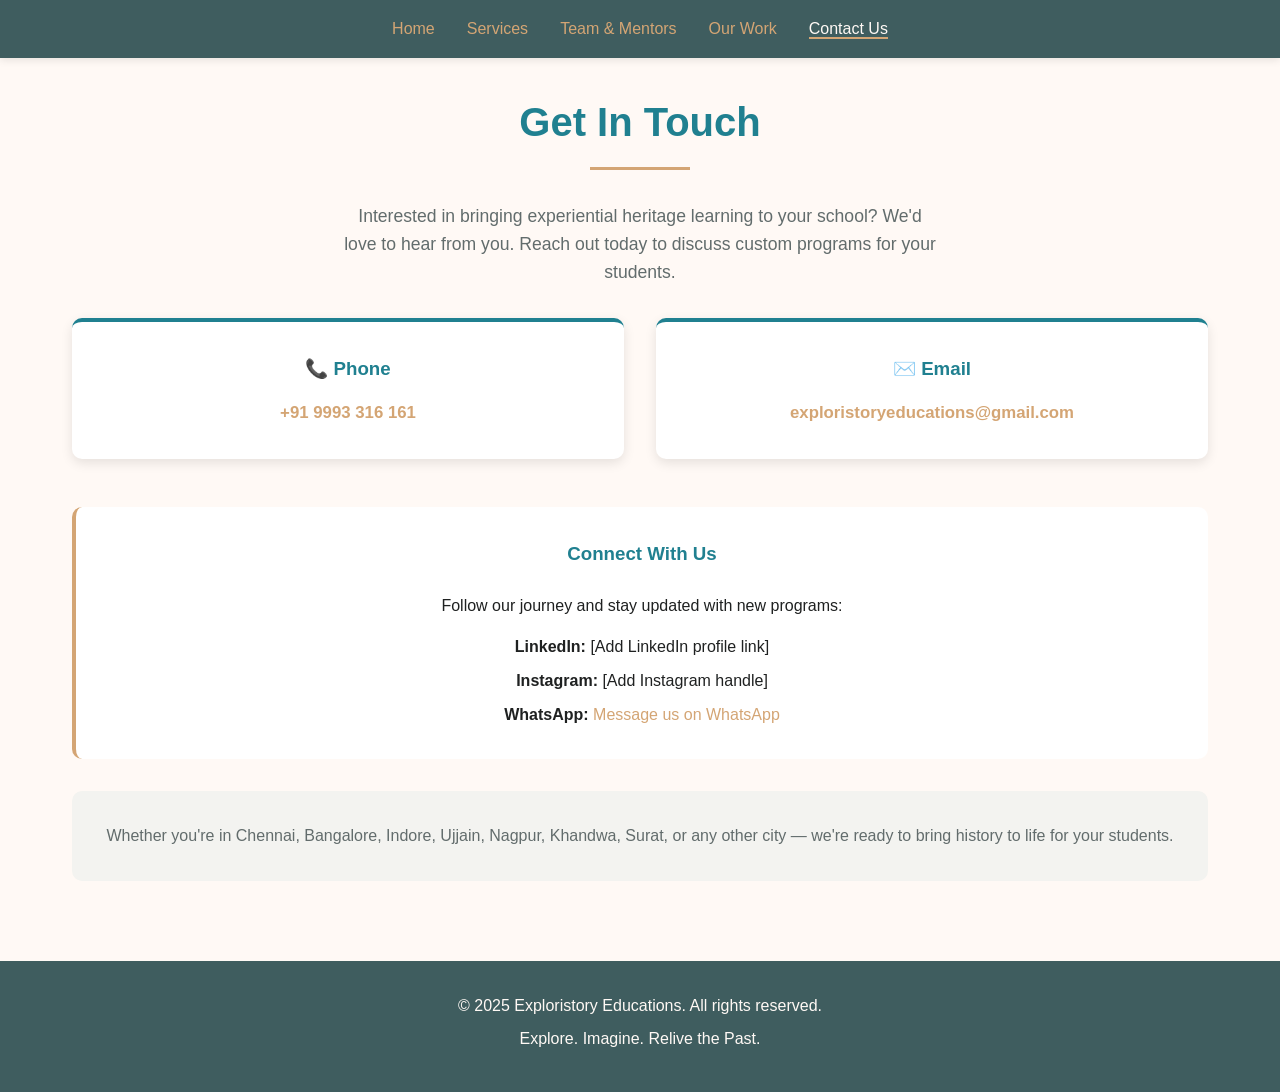
==== contact.html @ 041d7aed "Initial project commit" ====
<!doctype html>
<html lang="en">
  <head>
    <meta charset="UTF-8" />
    <meta name="viewport" content="width=device-width, initial-scale=1.0" />
    <title>Contact Us – Exploristory</title>

    <link rel="stylesheet" href="/assets/css/style.css" />
    <link
      rel="apple-touch-icon"
      sizes="180x180"
      href="/assets/favicon/apple-touch-icon.png"
    />
    <link
      rel="icon"
      type="image/png"
      sizes="32x32"
      href="/assets/favicon/favicon-32x32.png"
    />
    <link
      rel="icon"
      type="image/png"
      sizes="16x16"
      href="/assets/favicon/favicon-16x16.png"
    />
    <link rel="manifest" href="/assets/favicon/site.webmanifest" />
    <link rel="shortcut icon" href="/assets/favicon/favicon.ico" />
    <meta name="theme-color" content="#3f5d5f" />
  </head>
  <body>
    <!-- Navbar -->
    <div id="navbar"></div>

    <!-- Contact Content -->
    <main>
      <div class="container">
        <h1 class="section-title">Get In Touch</h1>

        <p class="contact-intro">
          Interested in bringing experiential heritage learning to your school?
          We'd love to hear from you. Reach out today to discuss custom programs
          for your students.
        </p>

        <div class="contact-grid">
          <div class="box contact-box">
            <h3>📞 Phone</h3>
            <p class="contact-info">
              <a href="tel:+919993316161">+91 9993 316 161</a>
            </p>
          </div>

          <div class="box contact-box">
            <h3>✉️ Email</h3>
            <p class="contact-info">
              <a href="mailto:exploristoryeducations@gmail.com">
                exploristoryeducations@gmail.com
              </a>
            </p>
          </div>
        </div>

        <div class="box connect-box">
          <h3 class="subsection-title text-center">Connect With Us</h3>

          <p class="text-center mb-1">
            Follow our journey and stay updated with new programs:
          </p>

          <div style="text-align: center">
            <p class="mb-half">
              <strong>LinkedIn:</strong> [Add LinkedIn profile link]
            </p>
            <p class="mb-half">
              <strong>Instagram:</strong> [Add Instagram handle]
            </p>
            <p>
              <strong>WhatsApp:</strong>
              <a href="https://wa.me/919993316161" class="whatsapp-link">
                Message us on WhatsApp
              </a>
            </p>
          </div>
        </div>

        <div class="info-box">
          <p class="text-muted">
            Whether you're in Chennai, Bangalore, Indore, Ujjain, Nagpur,
            Khandwa, Surat, or any other city — we're ready to bring history to
            life for your students.
          </p>
        </div>
      </div>
    </main>

    <!-- Footer -->
    <div id="footer"></div>

    <!-- Load layout -->
    <script src="/assets/js/layout.js"></script>
  </body>
</html>
---- assets/css/style.css ----
:root {
  --primary-teal: #208090;
  --accent-gold: #d4a574;
  --cream: #fff9f5;
  --dark-bg: #3f5d5f;
  --text-dark: #1f2121;
  --text-light: #626c6c;
}

* {
  margin: 0;
  padding: 0;
  box-sizing: border-box;
}
body {
  font-family: "Segoe UI", Tahoma, Geneva, Verdana, sans-serif;
  color: var(--text-dark);
  line-height: 1.6;
  background-color: var(--cream);
}

/* Navigation */
#navbar {
  position: sticky;
  top: 0;
  z-index: 1000;
}

.navbar {
  background-color: var(--dark-bg);
  padding: 1rem 2rem;
  width: 100%;
  box-shadow: 0 2px 8px rgba(0, 0, 0, 0.1);
}

nav ul {
  list-style: none;
  display: flex;
  justify-content: center;
  flex-wrap: wrap;
  gap: 2rem;
  max-width: 1200px;
  margin: 0 auto;
}

nav a {
  color: var(--accent-gold);
  text-decoration: none;
  font-weight: 500;
  transition: color 0.3s ease;
  cursor: pointer;
}
nav a.active {
  color: var(--cream);
  border-bottom: 2px solid var(--accent-gold);
}

nav a:hover {
  color: var(--cream);
}

/* Hero Section */
.hero {
  background: linear-gradient(
    135deg,
    var(--dark-bg) 0%,
    var(--primary-teal) 100%
  );
  color: var(--cream);
  padding: 4rem 2rem;
  text-align: center;
  min-height: 500px;
  display: flex;
  flex-direction: column;
  justify-content: center;
  align-items: center;
}

.logo-hero {
  width: 120px;
  height: 120px;
  margin-bottom: 2rem;
  background-image: url("/assets/img/logo.png");
  background-size: contain;
  background-repeat: no-repeat;
  background-position: center;
  background-attachment: scroll;
}

.hero h1 {
  font-size: 3rem;
  margin-bottom: 1rem;
  letter-spacing: 2px;
}

.hero p {
  font-size: 1.3rem;
  margin-bottom: 2rem;
  font-style: italic;
}

.tagline {
  color: var(--accent-gold);
  font-size: 1.1rem;
  font-weight: 600;
  letter-spacing: 1px;
}

/* Base Box Component */
.box {
  background: white;
  padding: 2rem;
  border-radius: 10px;
}

/* Container */
.container {
  max-width: 1200px;
  margin: 0 auto;
  padding: 2rem;
}

.section-title {
  font-size: 2.5rem;
  color: var(--primary-teal);
  margin-bottom: 2rem;
  text-align: center;
  position: relative;
  padding-bottom: 1rem;
}

.section-title::after {
  content: "";
  width: 100px;
  height: 3px;
  background-color: var(--accent-gold);
  position: absolute;
  bottom: 0;
  left: 50%;
  transform: translateX(-50%);
}

.section-heading {
  color: var(--primary-teal);
}

.no-margin-top {
  margin-top: 0;
}

.feature-box {
  margin: 3rem 0;
  border-left: 4px solid var(--accent-gold);
}

/* Cards */
.cards-grid {
  display: grid;
  grid-template-columns: repeat(auto-fit, minmax(280px, 1fr));
  gap: 2rem;
  margin: 2rem 0;
}

.card {
  background: white;
  border-radius: 10px;
  padding: 2rem;
  box-shadow: 0 4px 12px rgba(0, 0, 0, 0.1);
  transition:
    transform 0.3s ease,
    box-shadow 0.3s ease;
  border-top: 4px solid var(--primary-teal);
}

.card:hover {
  transform: translateY(-5px);
  box-shadow: 0 8px 20px rgba(0, 0, 0, 0.15);
}

.card h3 {
  color: var(--primary-teal);
  margin-bottom: 1rem;
  font-size: 1.3rem;
}

.card p {
  color: var(--text-light);
  line-height: 1.8;
}

/* Modal Background */
.modal {
  display: none; /* hidden by default */
  position: fixed;
  inset: 0;
  z-index: 3000;
  background-color: rgba(0, 0, 0, 0.7);

  justify-content: center;
  align-items: center;
}

/* Modal Box */
.modal-content {
  background: var(--cream);
  width: 90%;
  max-width: 800px; /* Bigger width */
  max-height: 85vh; /* Prevent overflow */
  overflow-y: auto; /* Scroll if long content */
  padding: 2.5rem;
  border-radius: 14px;
  position: relative;
  box-shadow: 0 10px 30px rgba(0, 0, 0, 0.25);
}

/* Close Button */
.close-btn {
  position: absolute;
  right: 20px;
  top: 15px;
  font-size: 28px;
  cursor: pointer;
  color: var(--primary-teal);
}

.close-btn:hover {
  color: var(--accent-gold);
}

/* City List */
.modal ul {
  list-style: none;
  padding: 0;
  margin-top: 1.5rem;
}

.modal ul li {
  padding: 12px 16px;
  margin: 10px 0;
  background: rgba(32, 128, 144, 0.1);
  border-left: 4px solid var(--primary-teal);
  border-radius: 6px;
  cursor: pointer;
  transition: all 0.3s ease;
}

/*
.modal ul {
  list-style: none;
  padding: 0;
  margin-top: 1.5rem;

  display: grid;
  grid-template-columns: repeat(auto-fit, minmax(150px, 1fr));
  gap: 12px;
}

.modal ul li {
  padding: 12px 16px;
  background: rgba(32, 128, 144, 0.1);
  border-left: 4px solid var(--primary-teal);
  border-radius: 6px;
  cursor: pointer;
  text-align: center;
  transition: all 0.3s ease;
}
*/

.modal ul li:hover {
  background: var(--primary-teal);
  color: var(--cream);
  border-left: 4px solid var(--accent-gold);
}
.service-title {
  cursor: pointer;
  transition: color 0.3s ease;
}

.service-title:hover {
  color: var(--accent-gold);
}

/* Back Button */
.modal button {
  margin-top: 2rem;
  padding: 10px 20px;
  background: var(--primary-teal);
  color: var(--cream);
  border: none;
  border-radius: 6px;
  cursor: pointer;
  font-weight: 600;
  transition: all 0.3s ease;
}

.modal button:hover {
  background: var(--accent-gold);
  color: var(--dark-bg);
}

/* About Section */
.about-content {
  display: grid;
  grid-template-columns: 1fr 1fr;
  gap: 3rem;
  align-items: center;
  margin: 3rem 0;
}

.about-text h2 {
  color: var(--primary-teal);
  font-size: 2rem;
  margin-bottom: 1.5rem;
}

.about-text p {
  color: var(--text-light);
  margin-bottom: 1rem;
  line-height: 1.8;
  font-size: 1.05rem;
}

.expansion-box {
  background: rgba(212, 165, 116, 0.1);
  padding: 2rem;
  border-radius: 10px;
  margin-top: 2rem;
  text-align: center;
}

.highlight {
  background-color: rgba(212, 165, 116, 0.1);
  padding: 2rem;
  border-left: 4px solid var(--accent-gold);
  margin: 2rem 0;
  border-radius: 5px;
}

/* City Tabs */
.city-tabs {
  display: flex;
  flex-wrap: wrap;
  gap: 1rem;
  margin: 2rem 0;
  justify-content: center;
}

.city-btn {
  padding: 0.8rem 1.5rem;
  border: 2px solid var(--primary-teal);
  background: white;
  color: var(--primary-teal);
  border-radius: 25px;
  cursor: pointer;
  font-weight: 600;
  transition: all 0.3s ease;
}

.city-btn:hover,
.city-btn.active {
  background-color: var(--primary-teal);
  color: white;
}

.city-content {
  display: none;
  margin-top: 1.5rem;
  box-shadow: 0 4px 12px rgba(0, 0, 0, 0.1);
}

.city-content.active {
  display: block;
}

.city-content h3 {
  color: var(--primary-teal);
  margin-bottom: 1rem;
}

/* Team Section */
.team-grid {
  display: grid;
  grid-template-columns: repeat(auto-fit, minmax(300px, 1fr));
  gap: 2rem;
  margin: 2rem 0;
}

.team-member {
  text-align: center;
  box-shadow: 0 4px 12px rgba(0, 0, 0, 0.1);
  border-top: 4px solid var(--accent-gold);
}

.team-member h3 {
  color: var(--primary-teal);
  margin-bottom: 0.5rem;
  font-size: 1.3rem;
}

/* Subsection Titles (Founders, Mentors) */
.subsection-title {
  color: var(--primary-teal);
  margin-bottom: 1.5rem;
  text-align: center;
}

/* Vision Box */
.vision-box {
  margin-top: 3rem;
  text-align: center;
  border-left: 4px solid var(--accent-gold);
}
.role {
  color: var(--accent-gold);
  font-weight: 600;
  margin-bottom: 1rem;
}

.bio {
  color: var(--text-light);
  line-height: 1.8;
  font-size: 0.95rem;
}

/* Portfolio Section */
.portfolio-item {
  overflow: hidden;
  box-shadow: 0 4px 12px rgba(0, 0, 0, 0.1);
  margin-bottom: 2rem;
  transition: transform 0.3s ease;
}

.portfolio-item:hover {
  transform: translateY(-5px);
}

.portfolio-header {
  background: linear-gradient(135deg, var(--primary-teal), var(--dark-bg));
  color: white;
  padding: 1.5rem;
}

.portfolio-header h3 {
  margin-bottom: 0.5rem;
  font-size: 1.3rem;
}

.portfolio-body {
  padding: 1.5rem;
}

/* Gallery Section */
.gallery-box {
  margin-top: 3rem;
  text-align: center;
  border: 2px solid var(--primary-teal);
}

.gallery-note {
  margin-top: 1rem;
  font-size: 0.9rem;
  color: var(--text-light);
}

.feedback {
  background-color: rgba(212, 165, 116, 0.1);
  border-left: 4px solid var(--accent-gold);
  padding: 1.5rem;
  margin-top: 1rem;
  border-radius: 5px;
}

.feedback-quote {
  font-style: italic;
  color: var(--text-dark);
  margin-bottom: 0.5rem;
}

.feedback-author {
  color: var(--primary-teal);
  font-weight: 600;
  font-size: 0.9rem;
}

/* Contact Section */
.contact-grid {
  display: grid;
  grid-template-columns: repeat(auto-fit, minmax(250px, 1fr));
  gap: 2rem;
  margin: 2rem 0;
}

.contact-box {
  box-shadow: 0 4px 12px rgba(0, 0, 0, 0.1);
  text-align: center;
  border-top: 4px solid var(--primary-teal);
}

.contact-box h3 {
  color: var(--primary-teal);
  margin-bottom: 1rem;
}

/* Contact Intro */
.contact-intro {
  text-align: center;
  color: var(--text-light);
  font-size: 1.1rem;
  margin-bottom: 2rem;
  max-width: 600px;
  margin-left: auto;
  margin-right: auto;
}

.contact-info {
  color: var(--text-light);
  font-size: 1.05rem;
  word-break: break-all;
}

.contact-info a {
  color: var(--accent-gold);
  text-decoration: none;
  font-weight: 600;
}

.contact-info a:hover {
  text-decoration: underline;
}

.whatsapp-link {
  color: var(--accent-gold);
  text-decoration: none;
}

.whatsapp-link:hover {
  text-decoration: underline;
}

/* Bottom Info Box */
.info-box {
  background: rgba(32, 128, 144, 0.05);
  padding: 2rem;
  border-radius: 10px;
  margin-top: 2rem;
  text-align: center;
}

/* Connect Section */
.connect-box {
  margin-top: 3rem;
  border-left: 4px solid var(--accent-gold);
}

/* Footer */
footer {
  background-color: var(--dark-bg);
  color: var(--cream);
  text-align: center;
  padding: 2rem;
  margin-top: 3rem;
}

footer p {
  margin-bottom: 0.5rem;
}

.mb-1 {
  margin-bottom: 1rem;
}

/* Utility Classes */
.mb-half {
  margin-bottom: 0.5rem;
}
.mt-2 {
  margin-top: 2rem;
}

.mt-3 {
  margin-top: 3rem;
}
.text-center {
  text-align: center;
}
.text-muted {
  color: var(--text-light);
}

/* Responsive */
@media (max-width: 768px) {
  nav ul {
    gap: 0.5rem;
    font-size: 0.9rem;
  }

  .hero h1 {
    font-size: 2rem;
  }

  .about-content {
    grid-template-columns: 1fr;
  }

  .section-title {
    font-size: 1.8rem;
  }

  .logo-hero {
    width: 80px;
    height: 80px;
  }
}
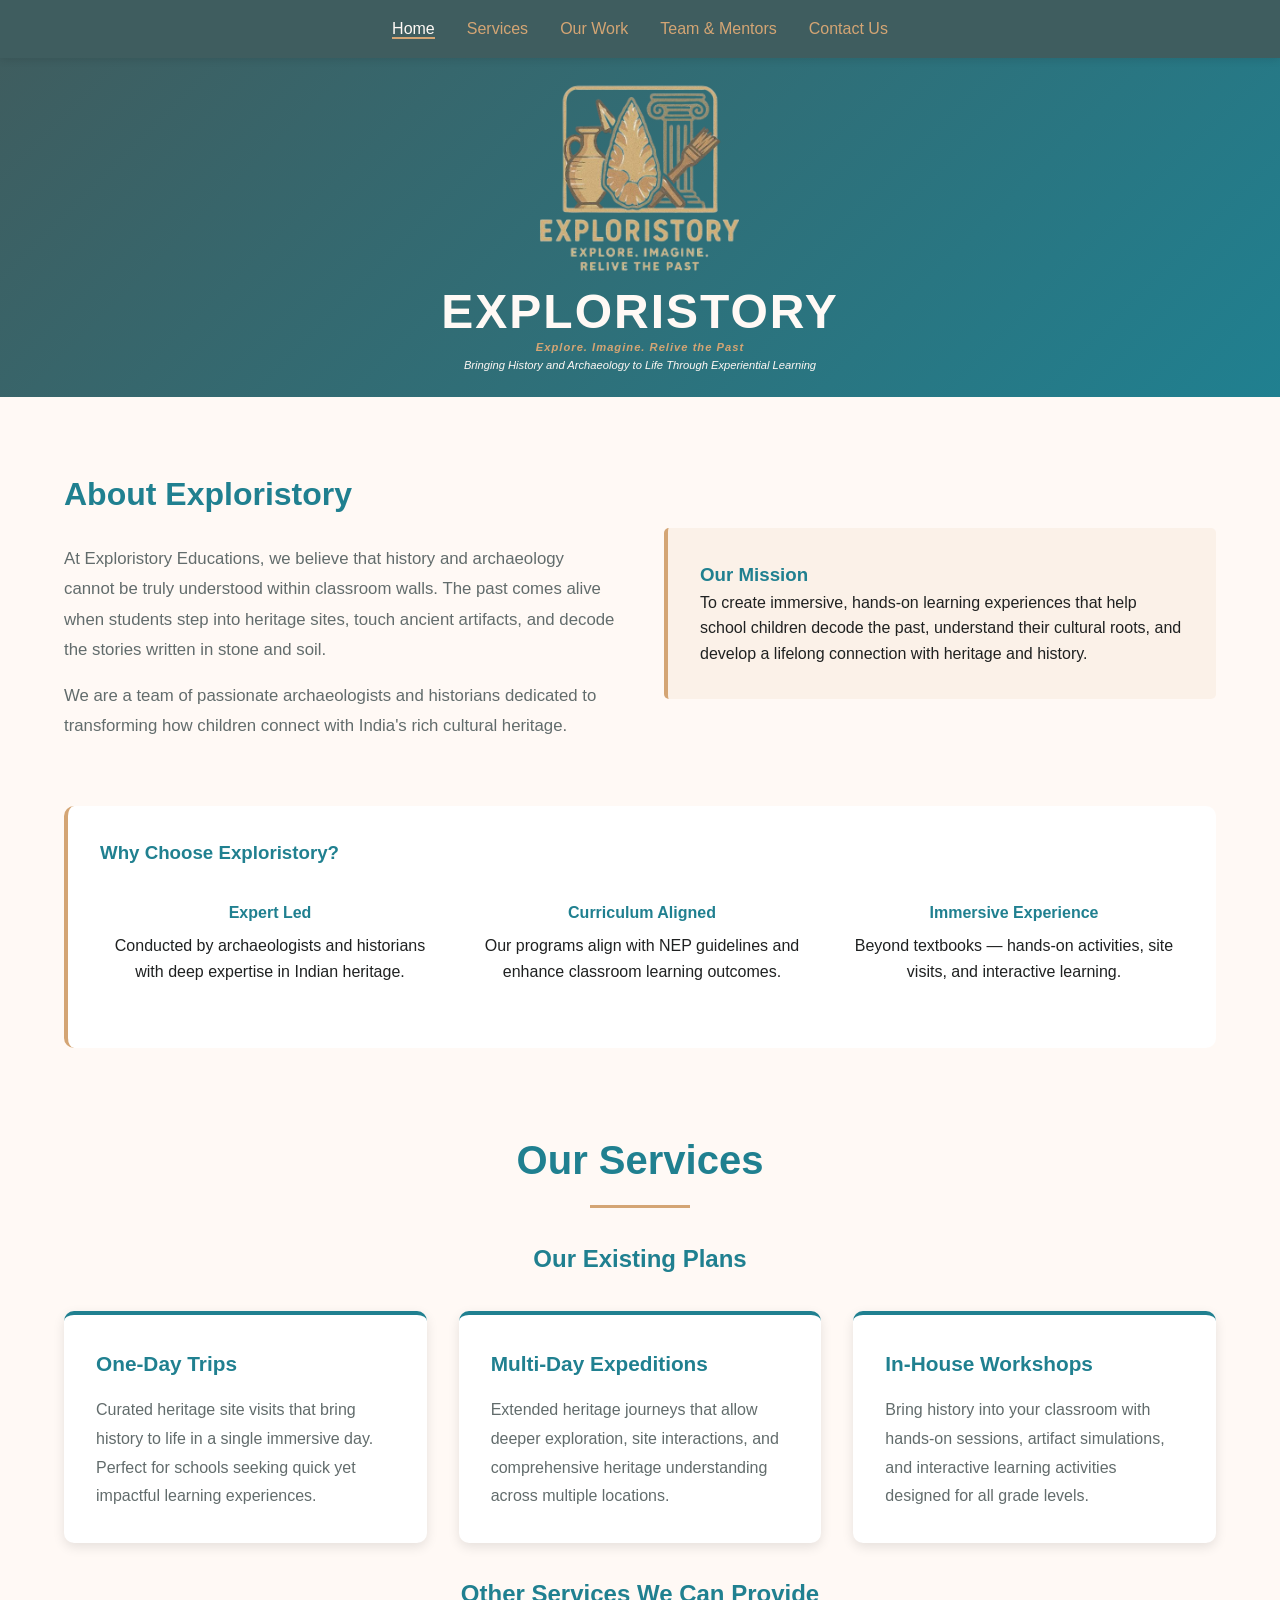
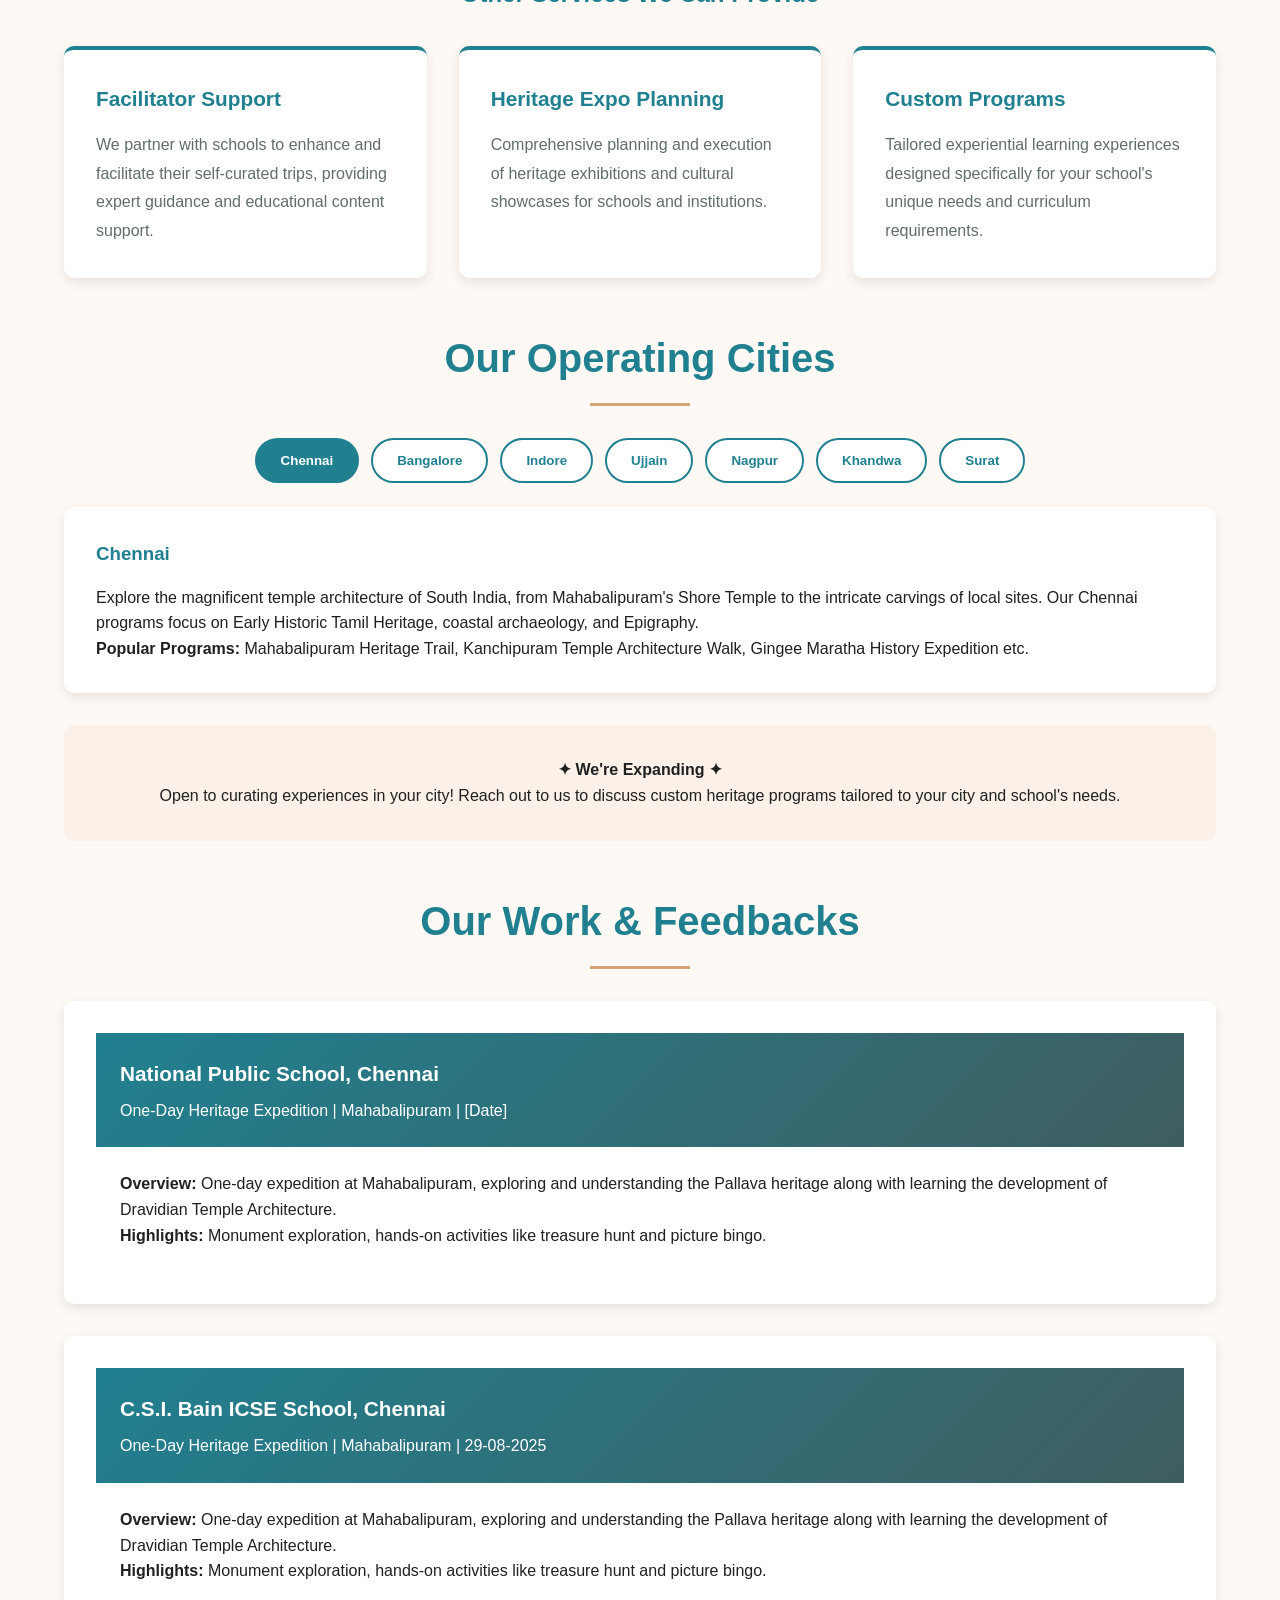
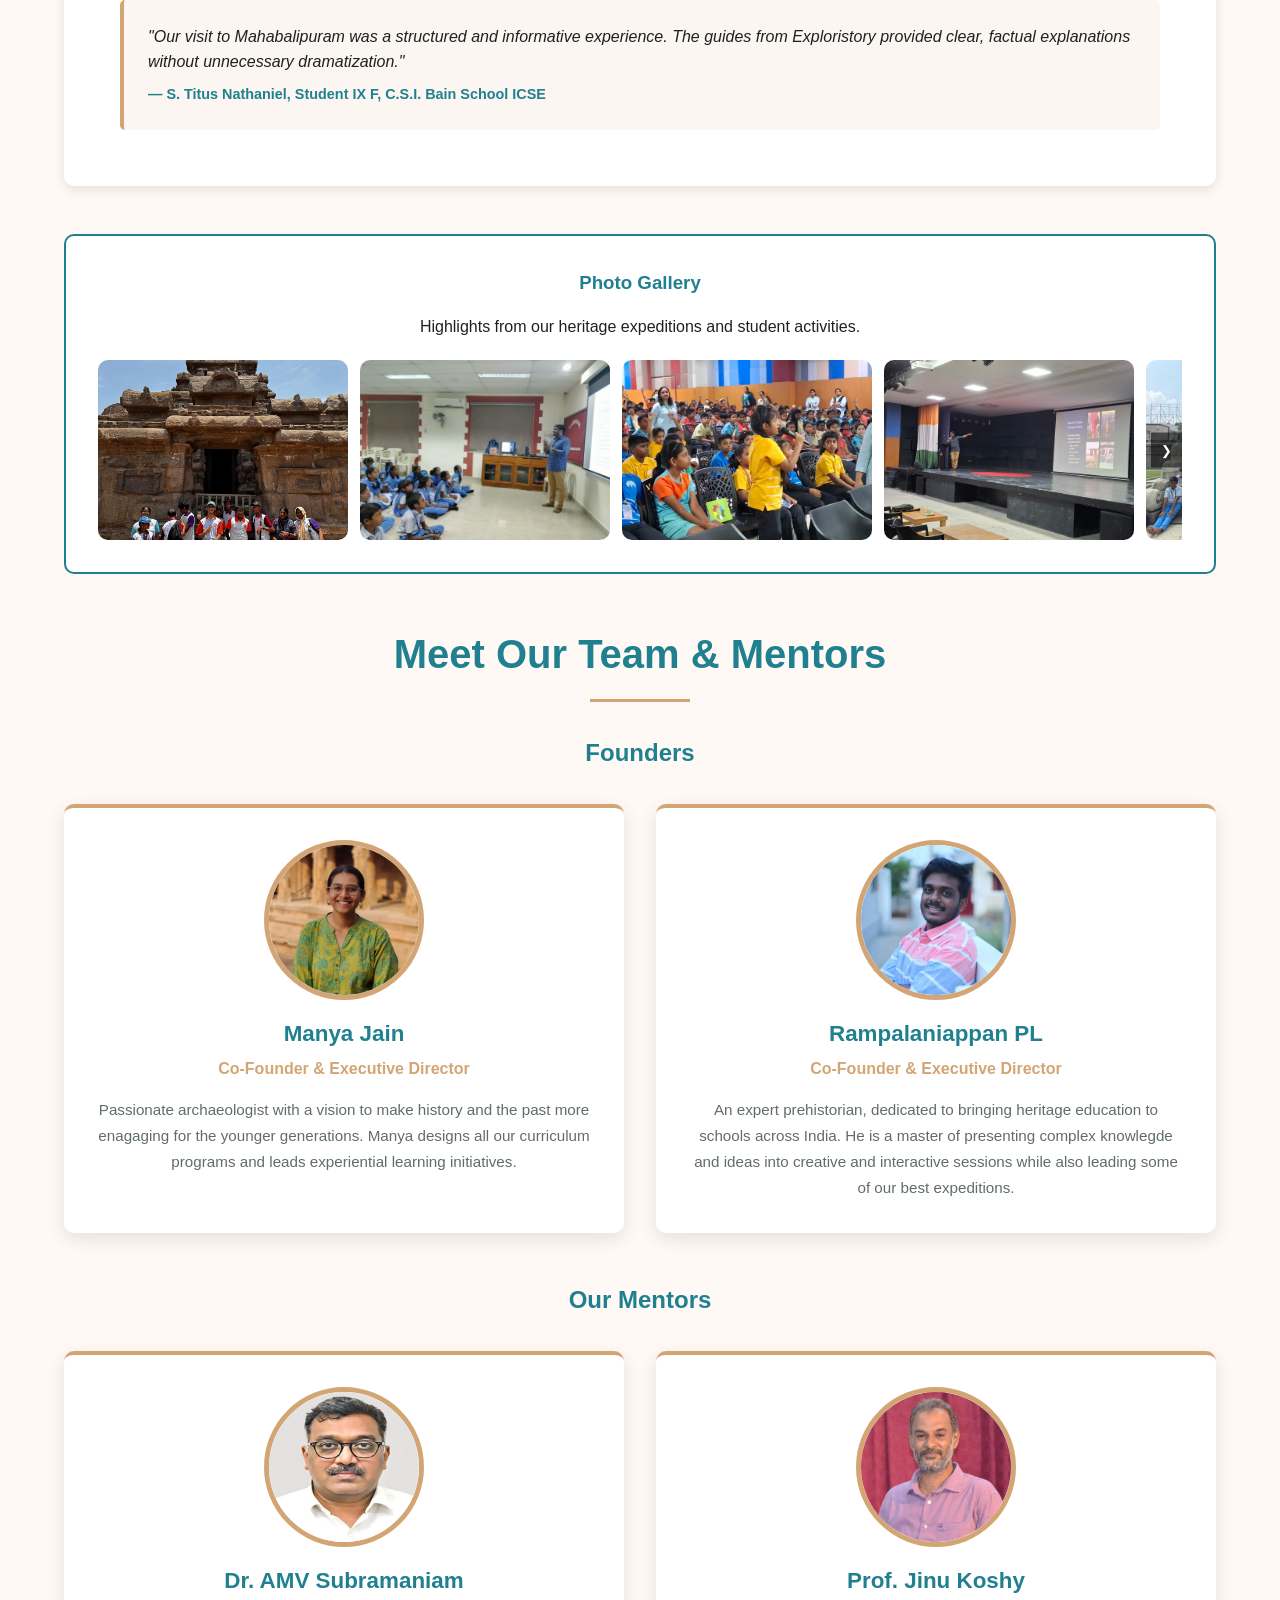
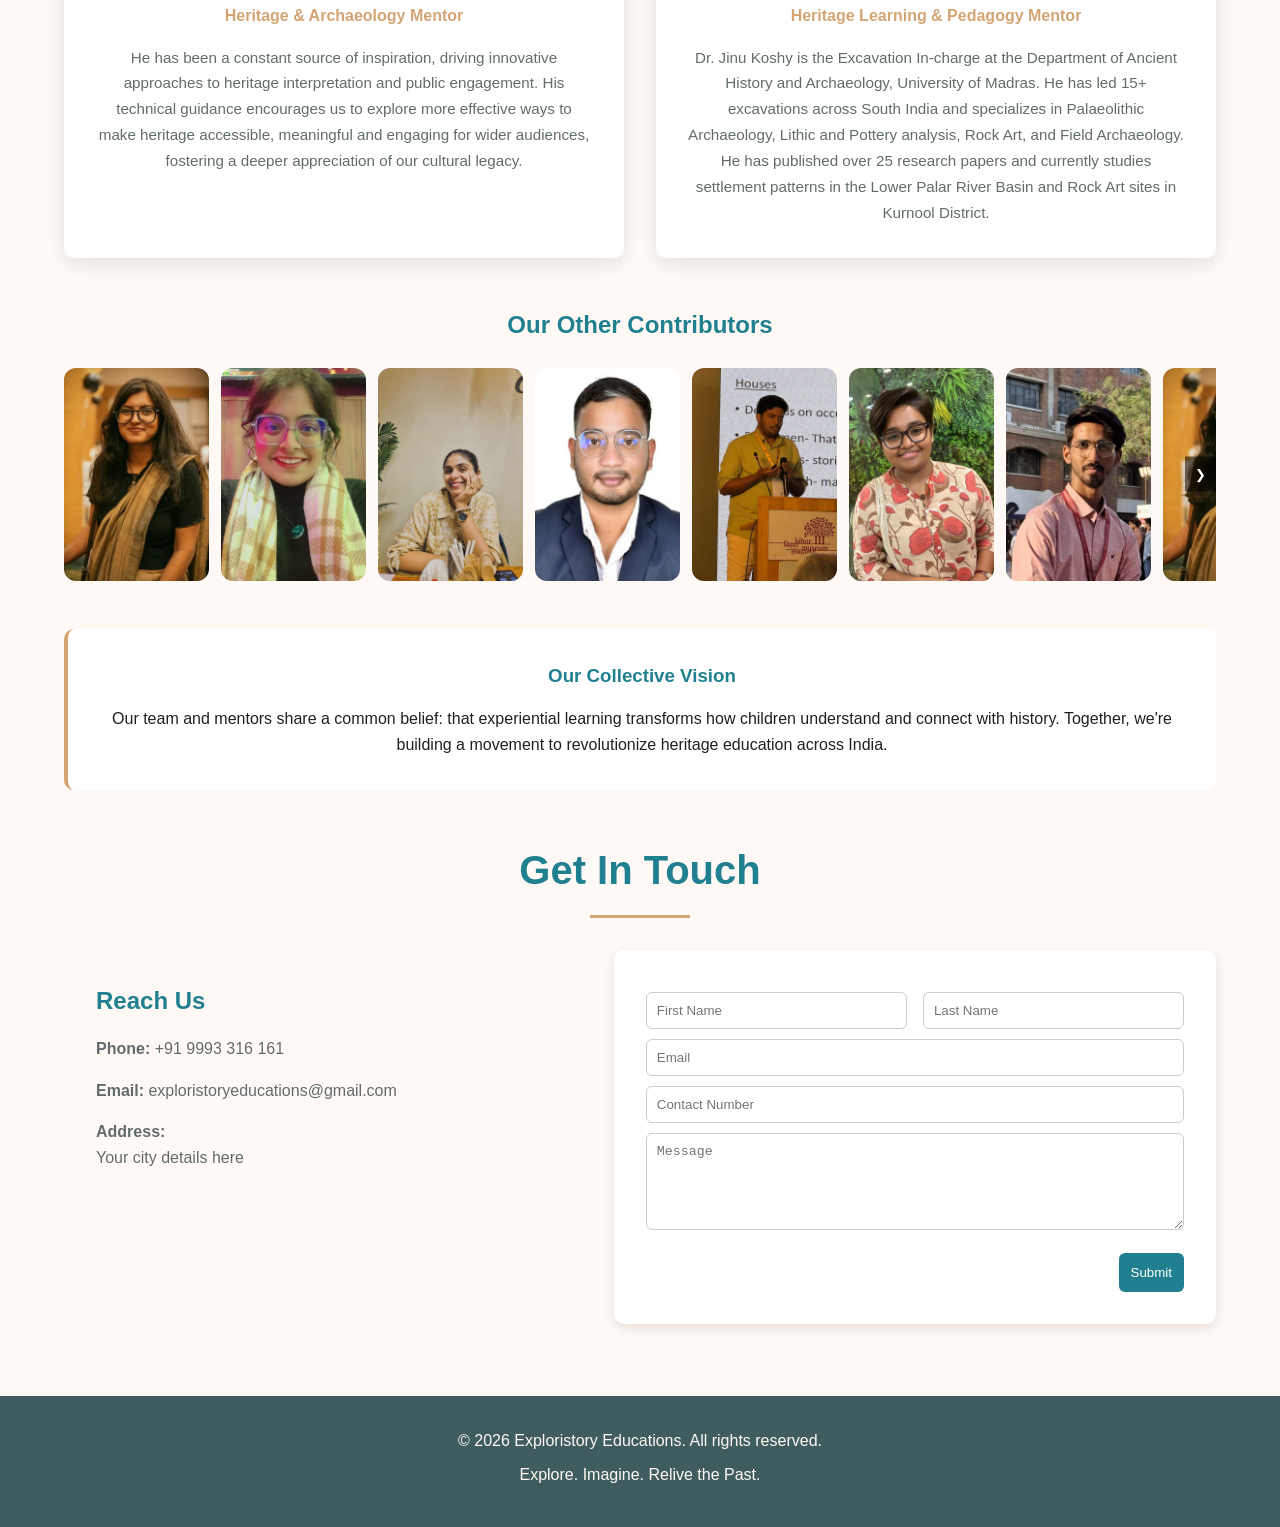
==== commit e7c45392: "Refactored site from multipage to single-page layout, improved navigation scroll behavior, implement" ====
--- a/contact.html
+++ b/contact.html
@@ -3,100 +3,77 @@
   <head>
     <meta charset="UTF-8" />
     <meta name="viewport" content="width=device-width, initial-scale=1.0" />
-    <title>Contact Us – Exploristory</title>
+    <meta
+      name="description"
+      content="Contact Exploristory to organize heritage learning expeditions, archaeological site visits, and experiential history programs for schools and educational institutions."
+    />
+    <title>Contact Us - Exploristory</title>
 
-    <link rel="stylesheet" href="/assets/css/style.css" />
+    <link rel="stylesheet" href="assets/css/style.css" />
+    <meta name="robots" content="index, follow" />
     <link
       rel="apple-touch-icon"
       sizes="180x180"
-      href="/assets/favicon/apple-touch-icon.png"
+      href="assets/favicon/apple-touch-icon.png"
     />
     <link
       rel="icon"
       type="image/png"
       sizes="32x32"
-      href="/assets/favicon/favicon-32x32.png"
+      href="assets/favicon/favicon-32x32.png"
     />
     <link
       rel="icon"
       type="image/png"
       sizes="16x16"
-      href="/assets/favicon/favicon-16x16.png"
+      href="assets/favicon/favicon-16x16.png"
     />
-    <link rel="manifest" href="/assets/favicon/site.webmanifest" />
-    <link rel="shortcut icon" href="/assets/favicon/favicon.ico" />
+    <link rel="manifest" href="assets/favicon/site.webmanifest" />
+    <link rel="shortcut icon" href="assets/favicon/favicon.ico" />
     <meta name="theme-color" content="#3f5d5f" />
+
+    <!-- Open Graph / Social Share Preview -->
+    <meta property="og:title" content="Contact Us - Exploristory" />
+    <meta
+      property="og:description"
+      content="Plan your next adventure, Reach out to us!"
+    />
+    <meta
+      property="og:image"
+      content="https://ironstark003.github.io/Exploristory/assets/img/og-preview.png"
+    />
+    <meta
+      property="og:url"
+      content="https://ironstark003.github.io/Exploristory/contact.html"
+    />
+    <meta property="og:type" content="website" />
+    <meta property="og:site_name" content="Exploristory" />
+    <meta name="twitter:card" content="summary_large_image" />
+    <meta name="twitter:title" content="Contact Us - Exploristory" />
+    <meta
+      name="twitter:description"
+      content="Plan your next adventure, Reach out to us!"
+    />
+    <meta
+      name="twitter:image"
+      content="https://ironstark003.github.io/Exploristory/assets/img/og-preview.png"
+    />
+    <meta
+      property="og:image:alt"
+      content="Exploristory heritage learning programs"
+    />
   </head>
   <body>
-    <!-- Navbar -->
-    <div id="navbar"></div>
+    <p style="text-align: center; margin-top: 50px">
+      Redirecting to Contact...
+    </p>
 
-    <!-- Contact Content -->
-    <main>
-      <div class="container">
-        <h1 class="section-title">Get In Touch</h1>
+    <script>
+      window.location.replace("/#contact");
+    </script>
 
-        <p class="contact-intro">
-          Interested in bringing experiential heritage learning to your school?
-          We'd love to hear from you. Reach out today to discuss custom programs
-          for your students.
-        </p>
-
-        <div class="contact-grid">
-          <div class="box contact-box">
-            <h3>📞 Phone</h3>
-            <p class="contact-info">
-              <a href="tel:+919993316161">+91 9993 316 161</a>
-            </p>
-          </div>
-
-          <div class="box contact-box">
-            <h3>✉️ Email</h3>
-            <p class="contact-info">
-              <a href="mailto:exploristoryeducations@gmail.com">
-                exploristoryeducations@gmail.com
-              </a>
-            </p>
-          </div>
-        </div>
-
-        <div class="box connect-box">
-          <h3 class="subsection-title text-center">Connect With Us</h3>
-
-          <p class="text-center mb-1">
-            Follow our journey and stay updated with new programs:
-          </p>
-
-          <div style="text-align: center">
-            <p class="mb-half">
-              <strong>LinkedIn:</strong> [Add LinkedIn profile link]
-            </p>
-            <p class="mb-half">
-              <strong>Instagram:</strong> [Add Instagram handle]
-            </p>
-            <p>
-              <strong>WhatsApp:</strong>
-              <a href="https://wa.me/919993316161" class="whatsapp-link">
-                Message us on WhatsApp
-              </a>
-            </p>
-          </div>
-        </div>
-
-        <div class="info-box">
-          <p class="text-muted">
-            Whether you're in Chennai, Bangalore, Indore, Ujjain, Nagpur,
-            Khandwa, Surat, or any other city — we're ready to bring history to
-            life for your students.
-          </p>
-        </div>
-      </div>
-    </main>
-
-    <!-- Footer -->
-    <div id="footer"></div>
-
-    <!-- Load layout -->
-    <script src="/assets/js/layout.js"></script>
+    <noscript>
+      <meta http-equiv="refresh" content="0; url=/#contact" />
+    </noscript>
   </body>
 </html>
--- a/assets/css/style.css
+++ b/assets/css/style.css
@@ -19,11 +19,22 @@
   background-color: var(--cream);
 }
 
+html {
+  scroll-behavior: smooth;
+}
+
+section {
+  scroll-margin-top: 50px;
+}
+
 /* Navigation */
 #navbar {
   position: sticky;
   top: 0;
   z-index: 1000;
+}
+#home {
+  scroll-margin-top: 100px;
 }
 
 .navbar {
@@ -67,43 +78,45 @@
     var(--primary-teal) 100%
   );
   color: var(--cream);
-  padding: 4rem 2rem;
-  text-align: center;
-  min-height: 500px;
+  padding: 0.4rem 2rem 1.4rem;
+  text-align: center;
   display: flex;
   flex-direction: column;
-  justify-content: center;
   align-items: center;
 }
 
+/* Logo */
 .logo-hero {
-  width: 120px;
-  height: 120px;
-  margin-bottom: 2rem;
-  background-image: url("/assets/img/logo.png");
+  width: 230px;
+  height: 230px;
+  margin-bottom: -20px;
+  background-image: url("../img/logo.png");
   background-size: contain;
   background-repeat: no-repeat;
   background-position: center;
-  background-attachment: scroll;
-}
-
+}
+
+/* Main Title */
 .hero h1 {
   font-size: 3rem;
-  margin-bottom: 1rem;
   letter-spacing: 2px;
-}
-
-.hero p {
-  font-size: 1.3rem;
-  margin-bottom: 2rem;
-  font-style: italic;
-}
-
+  margin-bottom: -12px;
+}
+
+/* Tagline */
 .tagline {
   color: var(--accent-gold);
-  font-size: 1.1rem;
+  font-size: 0.7rem;
   font-weight: 600;
   letter-spacing: 1px;
+  margin-bottom: 0.45rem;
+}
+
+/* Description */
+.hero p {
+  font-size: 0.7rem;
+  font-style: italic;
+  margin-bottom: 0;
 }
 
 /* Base Box Component */
@@ -117,7 +130,7 @@
 .container {
   max-width: 1200px;
   margin: 0 auto;
-  padding: 2rem;
+  padding: 1.5rem;
 }
 
 .section-title {
@@ -149,7 +162,7 @@
 }
 
 .feature-box {
-  margin: 3rem 0;
+  margin: 2rem 0;
   border-left: 4px solid var(--accent-gold);
 }
 
@@ -204,85 +217,101 @@
 .modal-content {
   background: var(--cream);
   width: 90%;
-  max-width: 800px; /* Bigger width */
-  max-height: 85vh; /* Prevent overflow */
-  overflow-y: auto; /* Scroll if long content */
+  max-width: 1000px;
+  max-height: 85vh;
   padding: 2.5rem;
   border-radius: 14px;
   position: relative;
   box-shadow: 0 10px 30px rgba(0, 0, 0, 0.25);
+  overflow: visible;
+}
+
+/* One Day Service City Layout */
+.city-modal-layout {
+  display: grid;
+  grid-template-columns: 220px 1fr;
+  margin-top: 1rem;
+  align-items: start;
+}
+
+.city-list {
+  display: flex;
+  flex-direction: column;
+  width: 210px;
+  border-right: 1.5px solid #e6e6e6;
+  background: var(--cream);
+  overflow: hidden;
+}
+
+.city-list button {
+  border: none;
+  background: var(--cream);
+  color: var(--primary-teal);
+  font: inherit;
+  cursor: pointer;
+
+  display: block;
+  width: 100%;
+  padding: 11px 18px;
+
+  border-left: 2.5px solid var(--primary-teal);
+  border-bottom: 1px solid #e0e0e0;
+
+  text-align: left;
+  font-weight: 600;
+  transition: all 0.2s ease;
+}
+
+.city-list button:hover,
+.city-list button.active {
+  background: var(--primary-teal);
+  color: var(--cream);
+}
+
+.service-panel {
+  height: 380px;
+  overflow-y: auto;
+  padding-right: 10px;
+  padding-left: 10px;
+}
+
+.service-panel::-webkit-scrollbar {
+  width: 6px;
+}
+
+.service-panel::-webkit-scrollbar-thumb {
+  background: var(--primary-teal);
+  border-radius: 10px;
+}
+
+.service-panel h3 {
+  color: var(--primary-teal);
+  margin-bottom: 8px;
+}
+
+.service-panel h4 {
+  margin-top: 16px;
+  margin-bottom: 6px;
+  font-size: 1.05rem;
+}
+
+.hidden-content {
+  display: none;
+}
+
+.service-panel ul {
+  list-style: disc;
+  padding-left: 22px;
+  margin-top: 10px;
+}
+
+.service-panel li {
+  margin-bottom: 6px;
 }
 
 /* Close Button */
 .close-btn {
-  position: absolute;
-  right: 20px;
-  top: 15px;
-  font-size: 28px;
-  cursor: pointer;
-  color: var(--primary-teal);
-}
-
-.close-btn:hover {
-  color: var(--accent-gold);
-}
-
-/* City List */
-.modal ul {
-  list-style: none;
-  padding: 0;
-  margin-top: 1.5rem;
-}
-
-.modal ul li {
-  padding: 12px 16px;
-  margin: 10px 0;
-  background: rgba(32, 128, 144, 0.1);
-  border-left: 4px solid var(--primary-teal);
-  border-radius: 6px;
-  cursor: pointer;
-  transition: all 0.3s ease;
-}
-
-/*
-.modal ul {
-  list-style: none;
-  padding: 0;
-  margin-top: 1.5rem;
-
-  display: grid;
-  grid-template-columns: repeat(auto-fit, minmax(150px, 1fr));
-  gap: 12px;
-}
-
-.modal ul li {
-  padding: 12px 16px;
-  background: rgba(32, 128, 144, 0.1);
-  border-left: 4px solid var(--primary-teal);
-  border-radius: 6px;
-  cursor: pointer;
-  text-align: center;
-  transition: all 0.3s ease;
-}
-*/
-
-.modal ul li:hover {
-  background: var(--primary-teal);
-  color: var(--cream);
-  border-left: 4px solid var(--accent-gold);
-}
-.service-title {
-  cursor: pointer;
-  transition: color 0.3s ease;
-}
-
-.service-title:hover {
-  color: var(--accent-gold);
-}
-
-/* Back Button */
-.modal button {
-  margin-top: 2rem;
+  margin-top: 20px;
   padding: 10px 20px;
   background: var(--primary-teal);
   color: var(--cream);
@@ -291,11 +320,56 @@
   cursor: pointer;
   font-weight: 600;
   transition: all 0.3s ease;
-}
-
-.modal button:hover {
+  display: block;
+  margin-left: auto;
+}
+
+.close-btn:hover {
   background: var(--accent-gold);
   color: var(--dark-bg);
+}
+
+/* City List */
+.pill-list {
+  list-style: none;
+  padding: 0;
+  margin-top: 1.5rem;
+
+  display: flex;
+  flex-wrap: wrap;
+  justify-content: center;
+  gap: 12px;
+
+  max-width: 520px;
+  margin-left: auto;
+  margin-right: auto;
+}
+
+.pill-list li {
+  padding: 8px 18px;
+  border: 2px solid var(--primary-teal);
+  border-radius: 25px;
+  background: transparent;
+  color: var(--primary-teal);
+  font-weight: 600;
+  font-size: 0.95rem;
+  cursor: pointer;
+  transition: all 0.25s ease;
+  white-space: nowrap;
+}
+
+.pill-list li:hover {
+  background: var(--primary-teal);
+  color: var(--cream);
+}
+
+.service-title {
+  cursor: pointer;
+  transition: color 0.3s ease;
+}
+
+.service-title:hover {
+  color: var(--accent-gold);
 }
 
 /* About Section */
@@ -339,12 +413,10 @@
 /* City Tabs */
 .city-tabs {
   display: flex;
-  flex-wrap: wrap;
-  gap: 1rem;
-  margin: 2rem 0;
+  flex-wrap: nowrap;
+  gap: 12px;
   justify-content: center;
 }
-
 .city-btn {
   padding: 0.8rem 1.5rem;
   border: 2px solid var(--primary-teal);
@@ -380,21 +452,55 @@
 /* Team Section */
 .team-grid {
   display: grid;
-  grid-template-columns: repeat(auto-fit, minmax(300px, 1fr));
+  grid-template-columns: repeat(auto-fit, minmax(320px, 1fr));
   gap: 2rem;
   margin: 2rem 0;
 }
 
 .team-member {
-  text-align: center;
-  box-shadow: 0 4px 12px rgba(0, 0, 0, 0.1);
   border-top: 4px solid var(--accent-gold);
-}
-
-.team-member h3 {
-  color: var(--primary-teal);
-  margin-bottom: 0.5rem;
-  font-size: 1.3rem;
+  box-shadow: 0 6px 18px rgba(0, 0, 0, 0.1);
+  transition: transform 0.3s ease;
+}
+
+.team-member:hover {
+  transform: translateY(-6px);
+}
+
+.team-profile {
+  display: flex;
+  flex-direction: column;
+  align-items: center;
+  text-align: center;
+}
+
+/* Profile image */
+.team-profile img {
+  width: 160px;
+  height: 160px;
+  border-radius: 50%;
+  object-fit: cover;
+  border: 5px solid var(--accent-gold);
+  margin-bottom: 1rem;
+}
+
+/* Text block */
+.team-text h3 {
+  color: var(--primary-teal);
+  font-size: 1.4rem;
+  margin-bottom: 4px;
+}
+
+.team-text .role {
+  color: var(--accent-gold);
+  font-weight: 600;
+  margin-bottom: 1rem;
+}
+
+.team-text .bio {
+  color: var(--text-light);
+  line-height: 1.7;
+  font-size: 0.95rem;
 }
 
 /* Subsection Titles (Founders, Mentors) */
@@ -409,17 +515,6 @@
   margin-top: 3rem;
   text-align: center;
   border-left: 4px solid var(--accent-gold);
-}
-.role {
-  color: var(--accent-gold);
-  font-weight: 600;
-  margin-bottom: 1rem;
-}
-
-.bio {
-  color: var(--text-light);
-  line-height: 1.8;
-  font-size: 0.95rem;
 }
 
 /* Portfolio Section */
@@ -449,19 +544,6 @@
   padding: 1.5rem;
 }
 
-/* Gallery Section */
-.gallery-box {
-  margin-top: 3rem;
-  text-align: center;
-  border: 2px solid var(--primary-teal);
-}
-
-.gallery-note {
-  margin-top: 1rem;
-  font-size: 0.9rem;
-  color: var(--text-light);
-}
-
 .feedback {
   background-color: rgba(212, 165, 116, 0.1);
   border-left: 4px solid var(--accent-gold);
@@ -547,9 +629,93 @@
 }
 
 /* Connect Section */
-.connect-box {
-  margin-top: 3rem;
-  border-left: 4px solid var(--accent-gold);
+.contact-wrapper {
+  display: grid;
+  grid-template-columns: 1fr 1.2fr;
+  gap: 3rem;
+  margin-top: 2rem;
+}
+
+.contact-left {
+  padding: 2rem;
+}
+
+.contact-left h2 {
+  color: var(--primary-teal);
+  margin-bottom: 1rem;
+}
+
+.contact-left p {
+  margin-bottom: 1rem;
+  color: var(--text-light);
+}
+
+.contact-form {
+  background: white;
+  padding: 2rem;
+  border-radius: 10px;
+  box-shadow: 0 4px 12px rgba(0, 0, 0, 0.1);
+}
+
+.form-row {
+  display: flex;
+  gap: 1rem;
+}
+
+.contact-form input,
+.contact-form textarea {
+  width: 100%;
+  padding: 10px;
+  margin-top: 10px;
+  border: 1px solid #ccc;
+  border-radius: 6px;
+}
+
+.contact-form button {
+  margin-top: 1rem;
+  padding: 12px;
+  background: var(--primary-teal);
+  color: white;
+  border: none;
+  border-radius: 6px;
+  cursor: pointer;
+  display: block;
+  margin-left: auto;
+}
+
+.contact-form button:hover {
+  background: var(--accent-gold);
+  color: var(--dark-bg);
+}
+
+.btn-loader {
+  width: 18px;
+  height: 18px;
+  border: 2px solid white;
+  border-top: 2px solid transparent;
+  border-radius: 50%;
+  display: none;
+  animation: spin 0.6s linear infinite;
+}
+
+@keyframes spin {
+  to {
+    transform: rotate(360deg);
+  }
+}
+
+/* button loading state */
+button.loading .btn-text {
+  display: none;
+}
+
+button.loading .btn-loader {
+  display: inline-block;
+}
+
+button.loading {
+  opacity: 0.8;
+  cursor: not-allowed;
 }
 
 /* Footer */
@@ -585,6 +751,153 @@
 }
 .text-muted {
   color: var(--text-light);
+}
+
+/* Gallery Section */
+.gallery-box {
+  margin-top: 3rem;
+  text-align: center;
+  border: 2px solid var(--primary-teal);
+}
+
+.gallery-note {
+  margin-top: 1rem;
+  font-size: 0.9rem;
+  color: var(--text-light);
+}
+
+.slider-track img {
+  min-width: 250px;
+  object-fit: cover;
+  border-radius: 10px;
+  flex-shrink: 0;
+  cursor: pointer;
+}
+
+.gallery-slider .slider-track img {
+  width: 250px;
+  height: 180px;
+  object-fit: cover;
+  border-radius: 10px;
+  flex-shrink: 0;
+}
+
+.slider-btn {
+  position: absolute;
+  top: 50%;
+  transform: translateY(-50%);
+  background: #00000088;
+  color: white;
+  border: none;
+  padding: 10px;
+  cursor: pointer;
+}
+
+.slider-btn.prev {
+  left: 0;
+}
+.slider-btn.next {
+  right: 0;
+}
+.slider-track {
+  display: flex;
+  gap: 12px;
+  transition: transform 0.4s ease;
+  will-change: transform;
+}
+
+.gallery-slider {
+  position: relative;
+  overflow: hidden;
+  margin-top: 20px;
+}
+
+.gallery-prev,
+.gallery-next {
+  font-size: 30px;
+}
+
+.gallery-close {
+  font-size: 34px;
+  right: 20px;
+}
+
+.contributors-slider {
+  position: relative;
+  overflow: hidden;
+  margin-top: 20px;
+}
+
+.contributors-track {
+  display: flex;
+  gap: 12px;
+  transition: transform 0.4s ease;
+}
+
+.contributors-track img {
+  width: 145px;
+  aspect-ratio: 600 / 880;
+  object-fit: cover;
+  border-radius: 12px;
+  flex-shrink: 0;
+  cursor: pointer;
+}
+
+.lightbox {
+  position: fixed;
+  top: 0;
+  left: 0;
+  width: 100%;
+  height: 100%;
+  background: rgba(0, 0, 0, 0.9);
+  display: flex;
+  align-items: center;
+  justify-content: center;
+  opacity: 0;
+  pointer-events: none;
+  transition: opacity 0.3s ease;
+  z-index: 9999;
+}
+
+.lightbox.active {
+  opacity: 1;
+  pointer-events: auto;
+}
+
+.lightbox-img {
+  max-width: 90%;
+  max-height: 85%;
+  border-radius: 10px;
+}
+
+.lightbox-close {
+  position: absolute;
+  top: 20px;
+  right: 30px;
+  font-size: 40px;
+  color: white;
+  cursor: pointer;
+}
+
+.lightbox-prev,
+.lightbox-next {
+  position: absolute;
+  top: 50%;
+  transform: translateY(-50%);
+  font-size: 40px;
+  background: none;
+  border: none;
+  color: white;
+  cursor: pointer;
+  padding: 10px;
+}
+
+.lightbox-prev {
+  left: 30px;
+}
+
+.lightbox-next {
+  right: 30px;
 }
 
 /* Responsive */
@@ -607,7 +920,64 @@
   }
 
   .logo-hero {
-    width: 80px;
-    height: 80px;
-  }
-}
+    width: 120px;
+    height: 120px;
+  }
+
+  .team-profile {
+    flex-direction: column;
+    text-align: center;
+  }
+
+  .team-text {
+    text-align: center;
+  }
+
+  .team-profile img {
+    width: 90px;
+    height: 90px;
+  }
+
+  /* ===== SERVICE MODAL MOBILE FIX ===== */
+
+  .modal {
+    padding: 10px;
+  }
+
+  .modal-content {
+    width: 92vw;
+    max-height: 90vh;
+    padding: 1.2rem;
+    overflow: hidden;
+  }
+
+  .city-modal-layout {
+    grid-template-columns: 1fr;
+    gap: 12px;
+  }
+
+  .city-list {
+    flex-direction: row;
+    flex-wrap: wrap;
+    justify-content: center;
+    width: 100%;
+    gap: 6px;
+  }
+
+  .city-list button {
+    flex: 1 1 45%;
+    text-align: center;
+    border-left: none;
+    border-bottom: none;
+    border-radius: 6px;
+    padding: 9px;
+  }
+
+  .service-content {
+    max-height: 55vh;
+    overflow-y: auto;
+    border-left: none;
+    padding-left: 0;
+    padding-top: 10px;
+  }
+}
